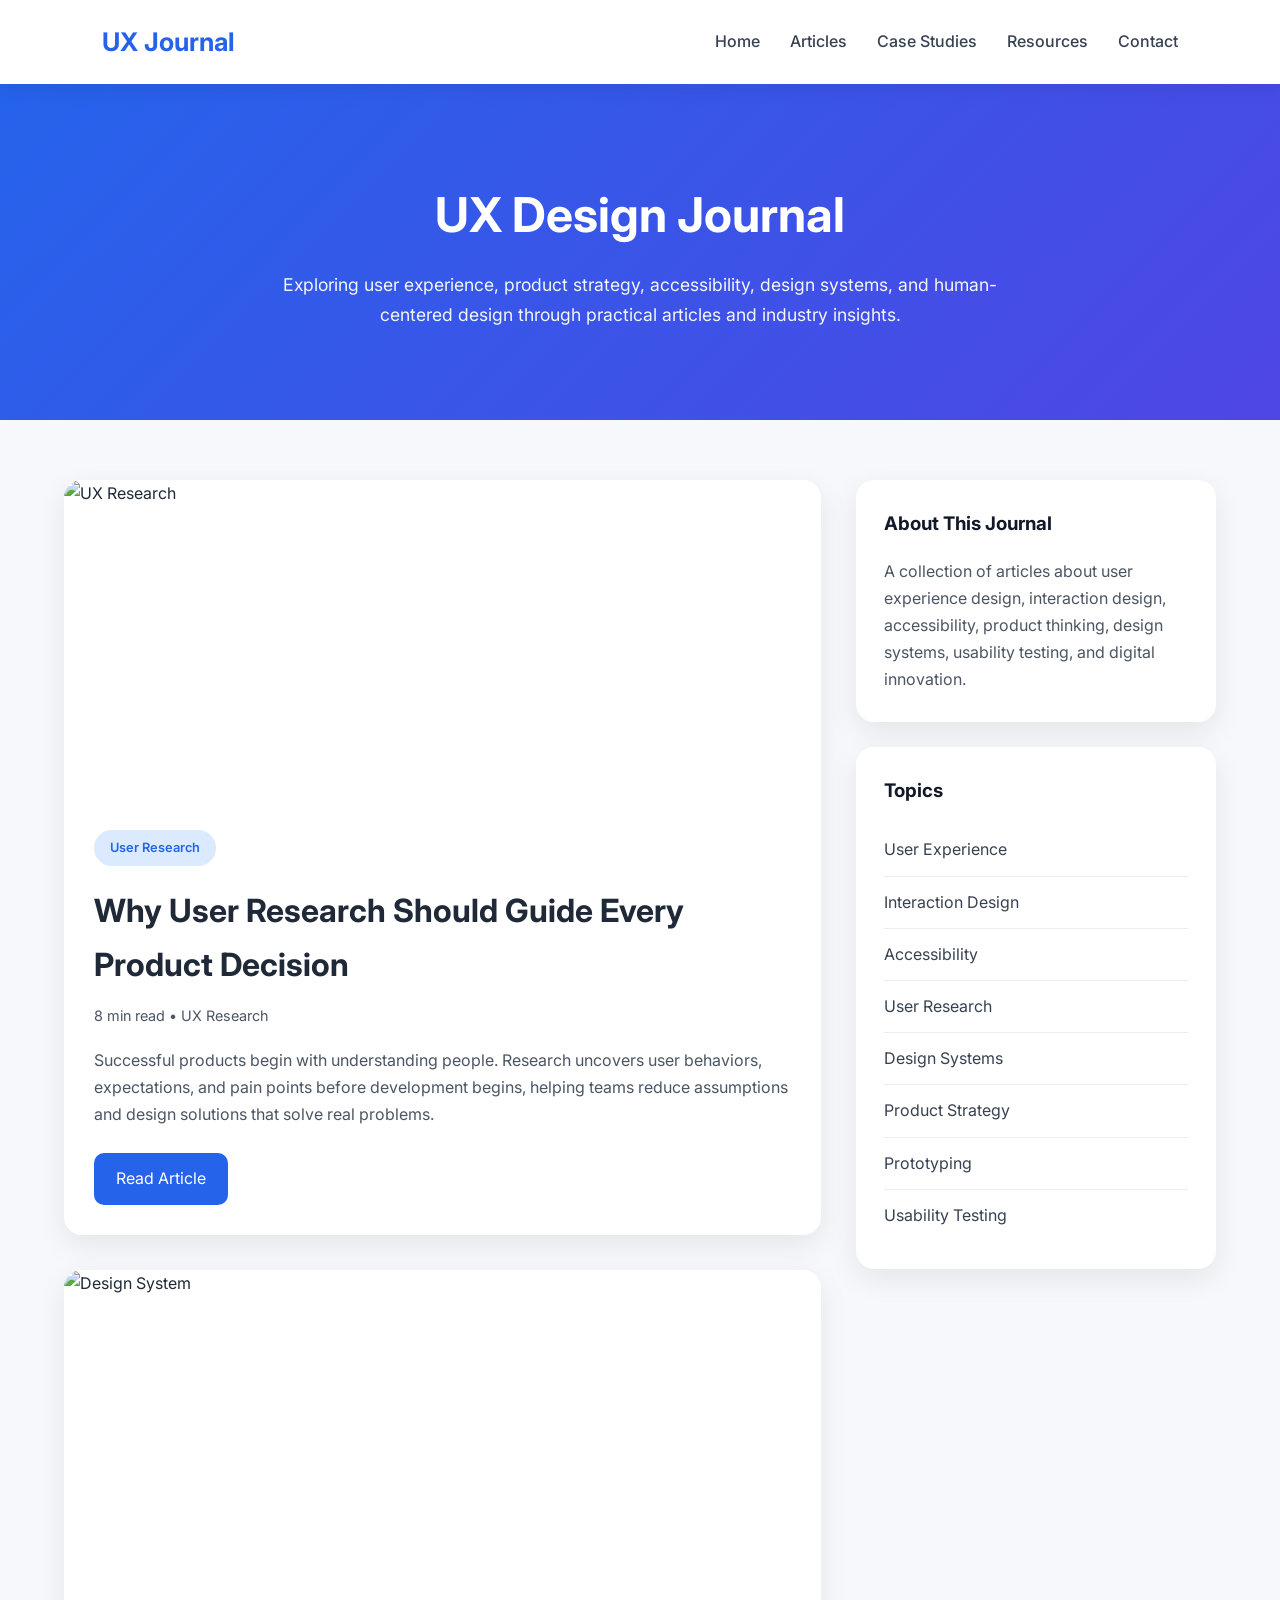
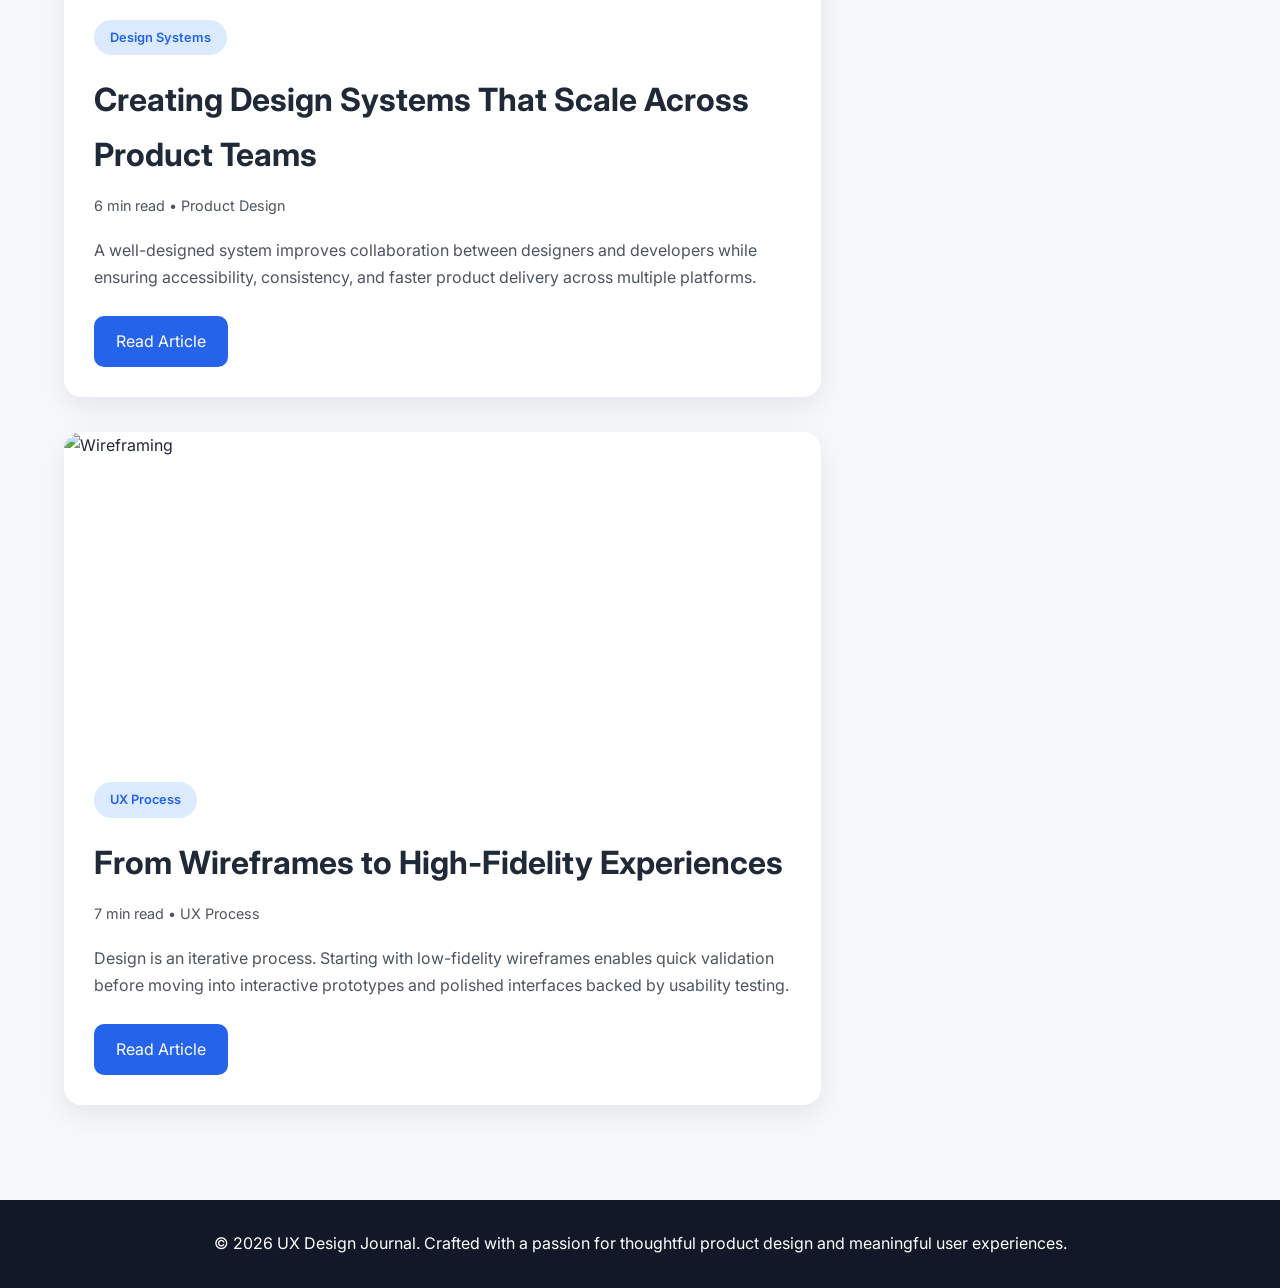
==== blog.html @ c507efe0 "Create blog.html" ====
<!DOCTYPE html>
<html lang="en">
<head>
<meta charset="UTF-8">
<meta name="viewport" content="width=device-width, initial-scale=1.0">
<title>UX Design Journal</title>

<link href="https://fonts.googleapis.com/css2?family=Inter:wght@300;400;500;600;700&display=swap" rel="stylesheet">

<style>

*{
    margin:0;
    padding:0;
    box-sizing:border-box;
}

body{
    font-family:'Inter',sans-serif;
    background:#f6f8fb;
    color:#1f2937;
    line-height:1.7;
}

a{
    text-decoration:none;
}

img{
    width:100%;
    display:block;
}

nav{
    position:sticky;
    top:0;
    z-index:100;
    background:#fff;
    box-shadow:0 4px 20px rgba(0,0,0,.08);
    padding:20px 8%;
    display:flex;
    justify-content:space-between;
    align-items:center;
}

.logo{
    font-size:1.6rem;
    font-weight:700;
    color:#2563eb;
}

nav ul{
    display:flex;
    gap:30px;
    list-style:none;
}

nav a{
    color:#374151;
    font-weight:500;
    transition:.3s;
}

nav a:hover{
    color:#2563eb;
}

header{
    background:linear-gradient(135deg,#2563eb,#4f46e5);
    color:white;
    text-align:center;
    padding:90px 20px;
}

header h1{
    font-size:3rem;
    margin-bottom:15px;
}

header p{
    max-width:750px;
    margin:auto;
    opacity:.95;
    font-size:1.1rem;
}

.container{
    width:90%;
    max-width:1200px;
    margin:60px auto;
    display:grid;
    grid-template-columns:2.1fr 1fr;
    gap:35px;
}

.post{
    background:white;
    border-radius:18px;
    overflow:hidden;
    margin-bottom:35px;
    box-shadow:0 10px 30px rgba(0,0,0,.08);
    transition:.3s;
}

.post:hover{
    transform:translateY(-8px);
}

.post img{
    height:320px;
    object-fit:cover;
}

.post-content{
    padding:30px;
}

.category{
    display:inline-block;
    background:#dbeafe;
    color:#2563eb;
    padding:7px 16px;
    border-radius:30px;
    font-size:.8rem;
    font-weight:600;
    margin-bottom:18px;
}

.post h2{
    font-size:2rem;
    margin-bottom:12px;
}

.meta{
    color:#6b7280;
    margin-bottom:18px;
    font-size:.9rem;
}

.post p{
    color:#4b5563;
}

.read-more{
    display:inline-block;
    margin-top:25px;
    background:#2563eb;
    color:white;
    padding:12px 22px;
    border-radius:10px;
    transition:.3s;
}

.read-more:hover{
    background:#1d4ed8;
}

.sidebar{
    display:flex;
    flex-direction:column;
    gap:25px;
}

.card{
    background:white;
    padding:28px;
    border-radius:18px;
    box-shadow:0 10px 30px rgba(0,0,0,.08);
}

.card h3{
    margin-bottom:18px;
    color:#111827;
}

.card p{
    color:#4b5563;
}

.card ul{
    list-style:none;
}

.card li{
    padding:12px 0;
    border-bottom:1px solid #eee;
}

.card li:last-child{
    border:none;
}

.card a{
    color:#374151;
}

.card a:hover{
    color:#2563eb;
}

.newsletter input{
    width:100%;
    padding:13px;
    border:1px solid #ddd;
    border-radius:10px;
    margin-bottom:15px;
    font-size:15px;
}

.newsletter button{
    width:100%;
    padding:14px;
    border:none;
    background:#2563eb;
    color:white;
    border-radius:10px;
    cursor:pointer;
    font-size:15px;
    font-weight:600;
}

.newsletter button:hover{
    background:#1d4ed8;
}

footer{
    background:#111827;
    color:white;
    text-align:center;
    padding:30px;
    margin-top:60px;
}

@media(max-width:900px){

.container{
    grid-template-columns:1fr;
}

nav{
    flex-direction:column;
    gap:15px;
}

header h1{
    font-size:2.2rem;
}

.post img{
    height:240px;
}

}

</style>

</head>
<body>

<nav>

<div class="logo">
UX Journal
</div>

<ul>
<li><a href="#">Home</a></li>
<li><a href="#">Articles</a></li>
<li><a href="#">Case Studies</a></li>
<li><a href="#">Resources</a></li>
<li><a href="#">Contact</a></li>
</ul>

</nav>

<header>

<h1>UX Design Journal</h1>

<p>
Exploring user experience, product strategy, accessibility,
design systems, and human-centered design through practical
articles and industry insights.
</p>

</header>

<div class="container">

<div>

<article class="post">

<img src="https://images.unsplash.com/photo-1559028012-481c04fa702d?w=1200" alt="UX Research">

<div class="post-content">

<span class="category">User Research</span>

<h2>Why User Research Should Guide Every Product Decision</h2>

<p class="meta">8 min read • UX Research</p>

<p>
Successful products begin with understanding people.
Research uncovers user behaviors, expectations, and pain
points before development begins, helping teams reduce
assumptions and design solutions that solve real problems.
</p>

<a href="#" class="read-more">Read Article</a>

</div>

</article>

<article class="post">

<img src="https://images.unsplash.com/photo-1516321318423-f06f85e504b3?w=1200" alt="Design System">

<div class="post-content">

<span class="category">Design Systems</span>

<h2>Creating Design Systems That Scale Across Product Teams</h2>

<p class="meta">6 min read • Product Design</p>

<p>
A well-designed system improves collaboration between
designers and developers while ensuring accessibility,
consistency, and faster product delivery across multiple
platforms.
</p>

<a href="#" class="read-more">Read Article</a>

</div>

</article>

<article class="post">

<img src="https://images.unsplash.com/photo-1498050108023-c5249f4df085?w=1200" alt="Wireframing">

<div class="post-content">

<span class="category">UX Process</span>

<h2>From Wireframes to High-Fidelity Experiences</h2>

<p class="meta">7 min read • UX Process</p>

<p>
Design is an iterative process. Starting with low-fidelity
wireframes enables quick validation before moving into
interactive prototypes and polished interfaces backed by
usability testing.
</p>

<a href="#" class="read-more">Read Article</a>

</div>

</article>

</div>

<aside class="sidebar">

<div class="card">

<h3>About This Journal</h3>

<p>
A collection of articles about user experience design,
interaction design, accessibility, product thinking,
design systems, usability testing, and digital innovation.
</p>

</div>

<div class="card">

<h3>Topics</h3>

<ul>
<li><a href="#">User Experience</a></li>
<li><a href="#">Interaction Design</a></li>
<li><a href="#">Accessibility</a></li>
<li><a href="#">User Research</a></li>
<li><a href="#">Design Systems</a></li>
<li><a href="#">Product Strategy</a></li>
<li><a href="#">Prototyping</a></li>
<li><a href="#">Usability Testing</a></li>
</ul>

</div>

</div>

</aside>

</div>

<footer>

<p>
© 2026 UX Design Journal. Crafted with a passion for thoughtful product design and meaningful user experiences.
</p>

</footer>

</body>
</html>
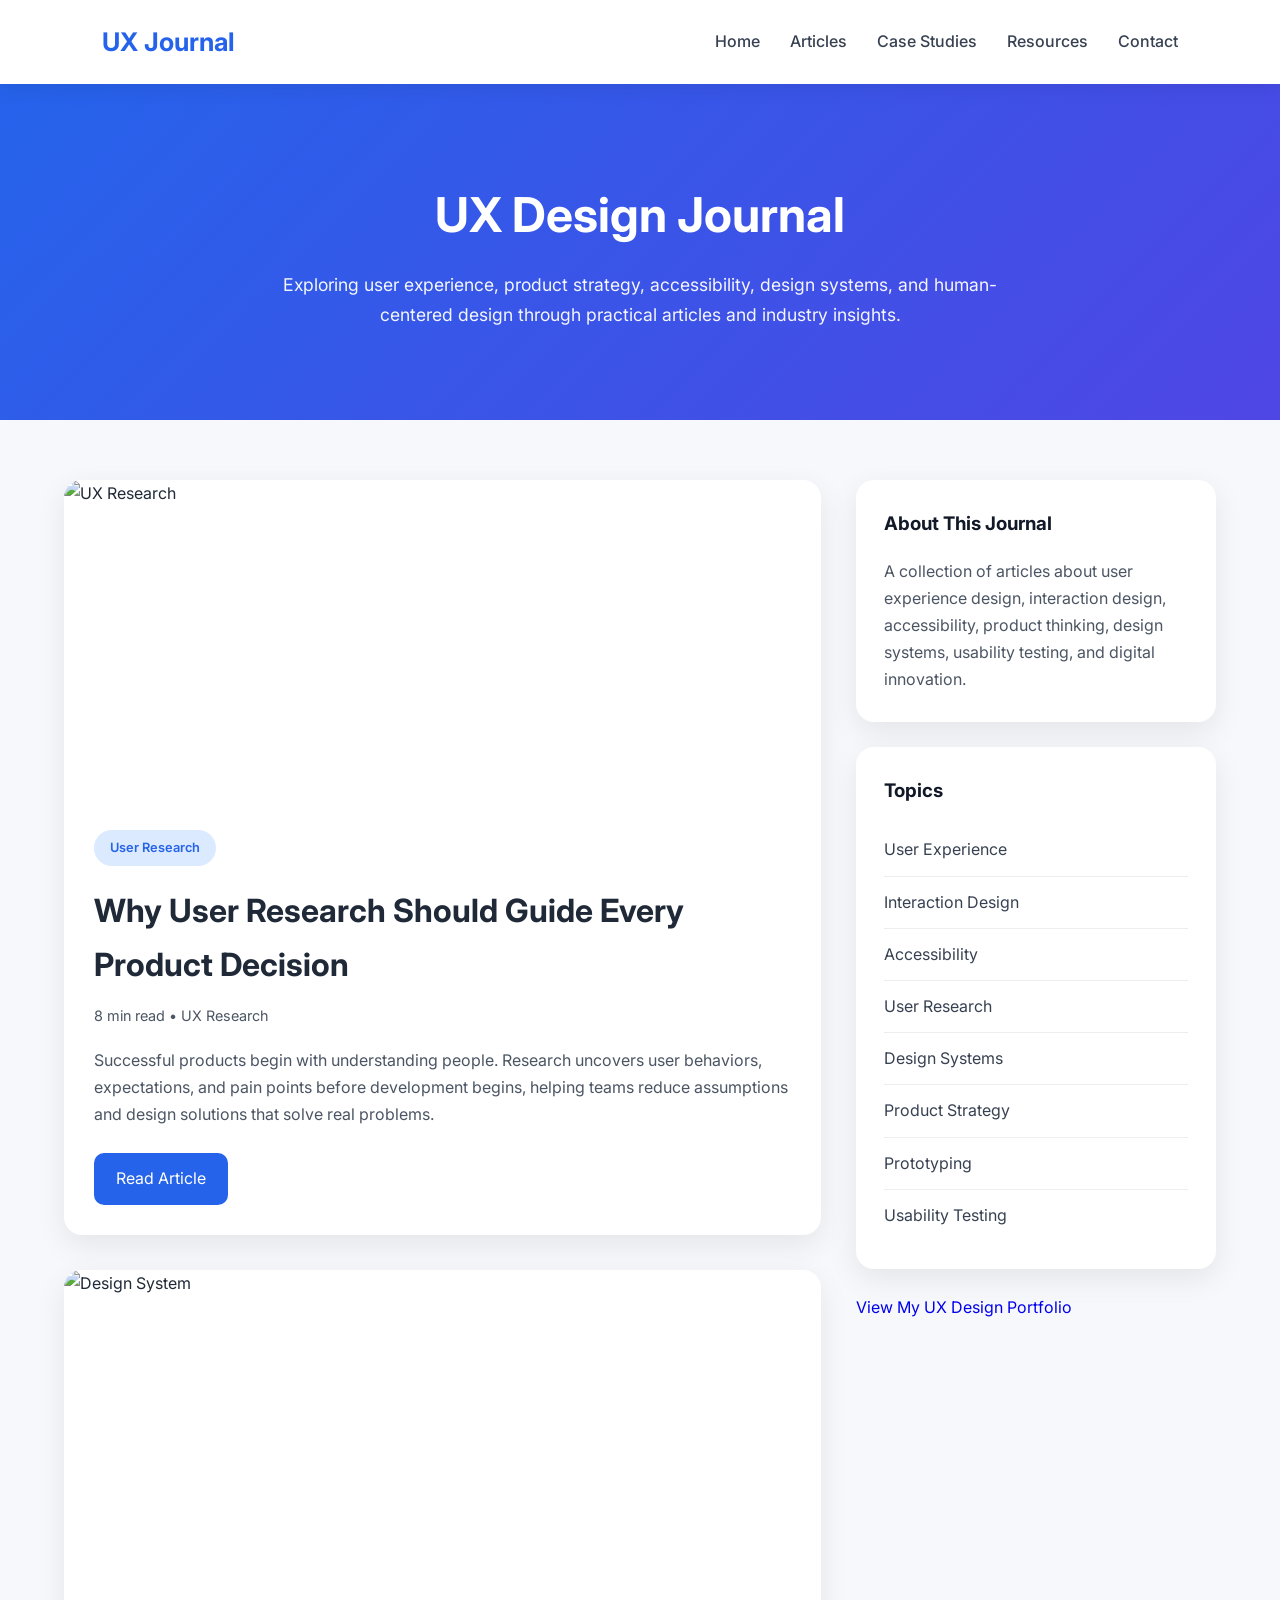
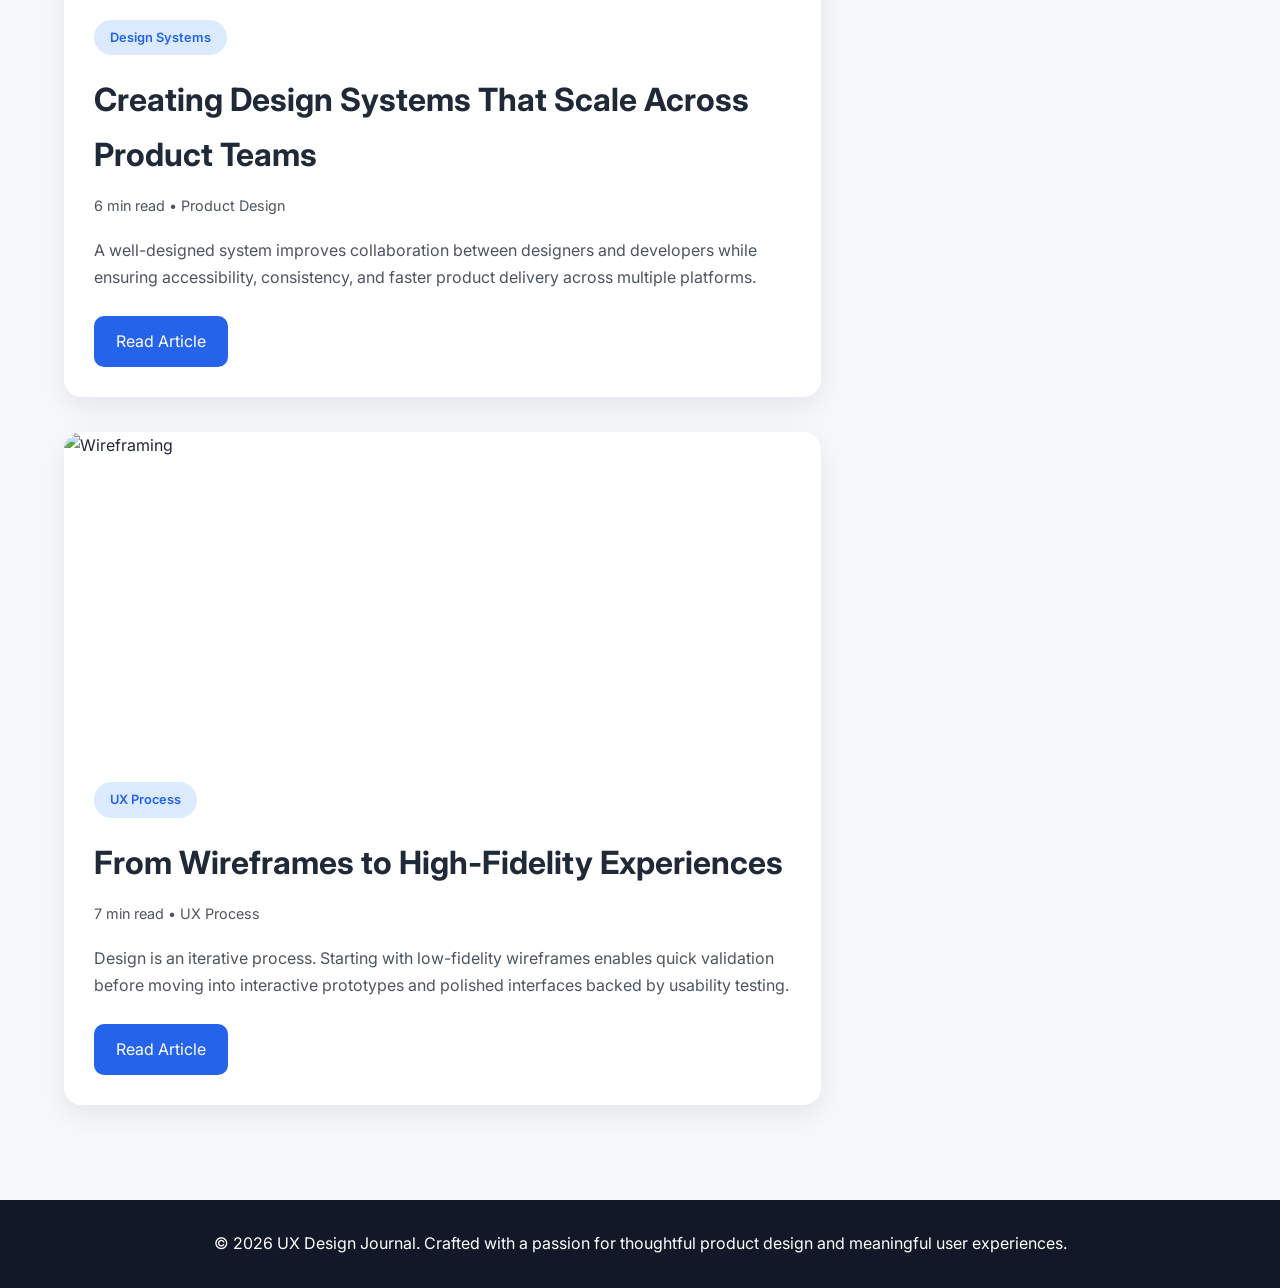
==== commit 90347a64: "Add link to UX Design Portfolio in blog.html" ====
--- a/blog.html
+++ b/blog.html
@@ -396,7 +396,7 @@
 </ul>
 
 </div>
-
+    <a href="index.html">View My UX Design Portfolio</a>
 </div>
 
 </aside>
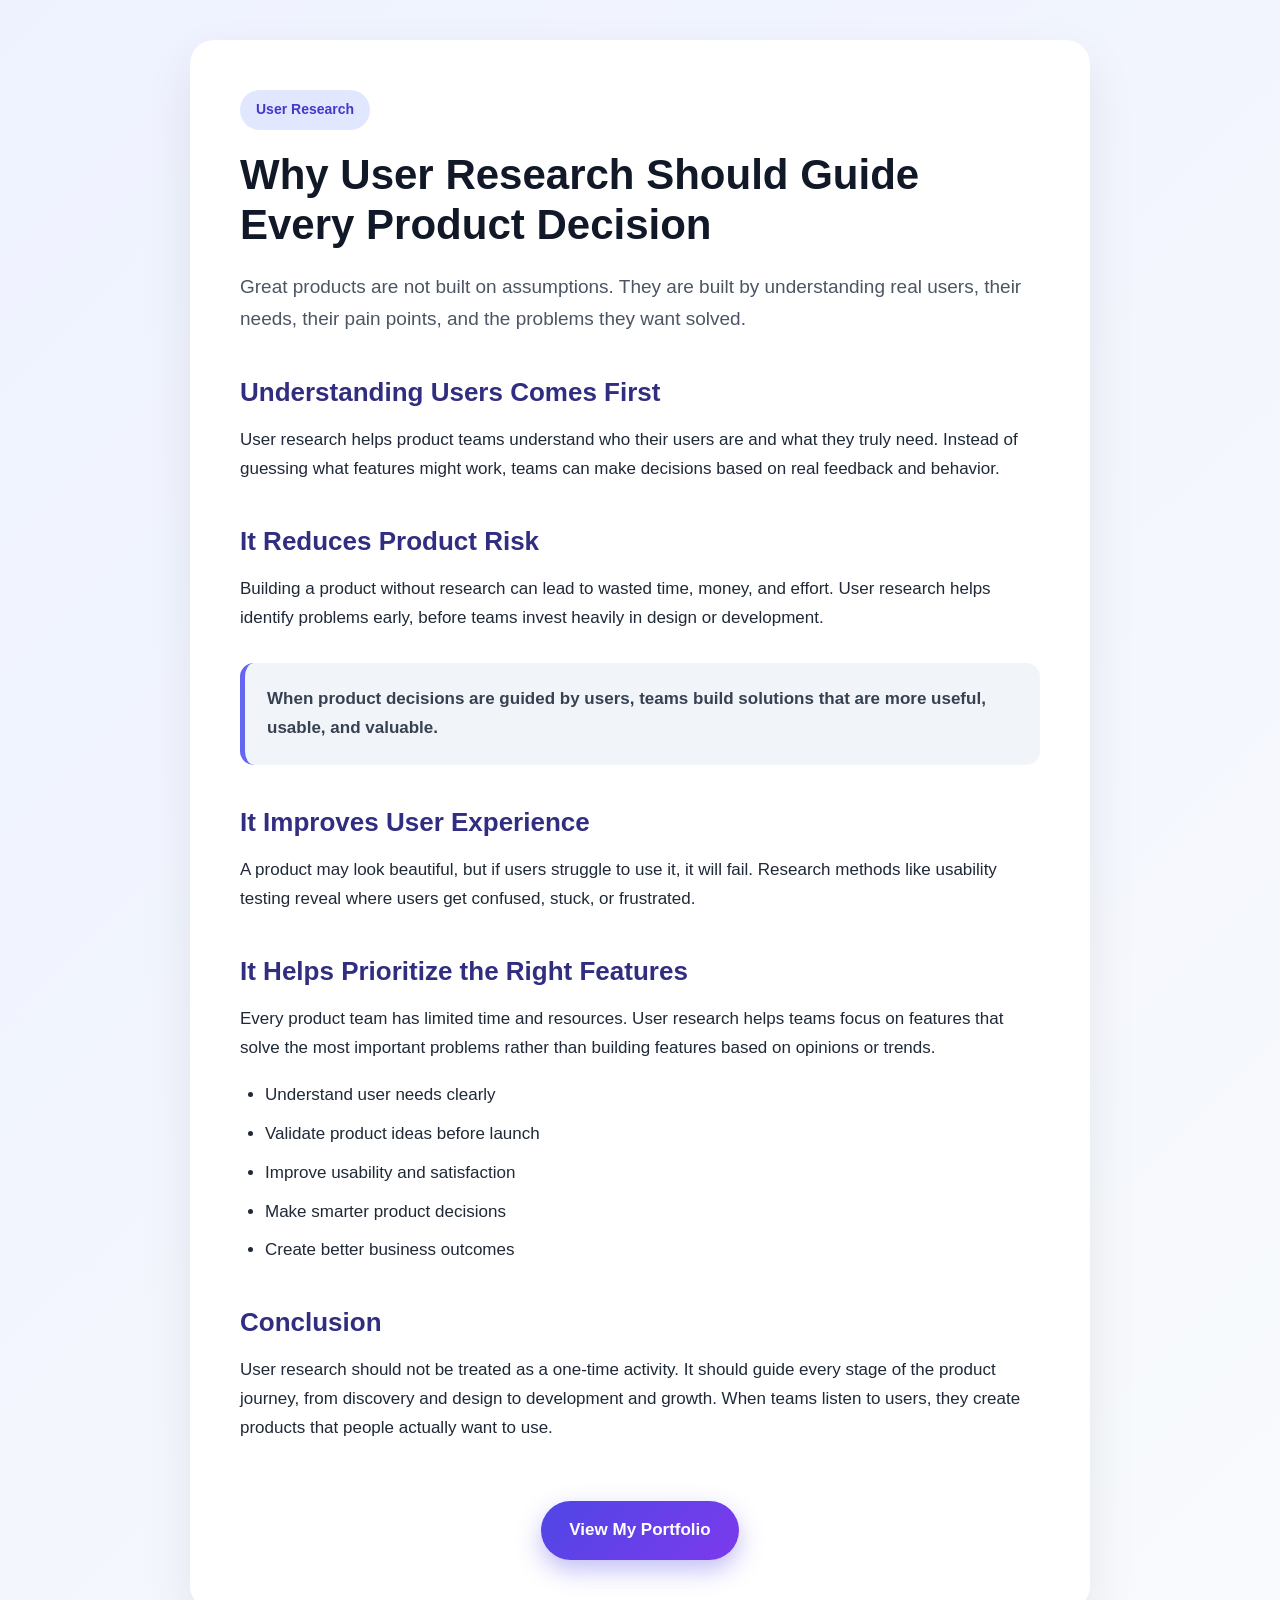
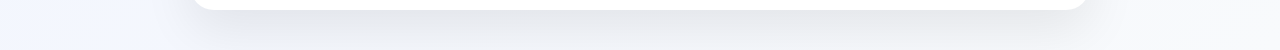
==== commit cdbf67a6: "Update blog.html" ====
--- a/blog.html
+++ b/blog.html
@@ -1,415 +1,182 @@
 <!DOCTYPE html>
 <html lang="en">
 <head>
-<meta charset="UTF-8">
-<meta name="viewport" content="width=device-width, initial-scale=1.0">
-<title>UX Design Journal</title>
+  <meta charset="UTF-8" />
+  <meta name="viewport" content="width=device-width, initial-scale=1.0" />
+  <title>Why User Research Should Guide Every Product Decision</title>
 
-<link href="https://fonts.googleapis.com/css2?family=Inter:wght@300;400;500;600;700&display=swap" rel="stylesheet">
+  <style>
+    * {
+      margin: 0;
+      padding: 0;
+      box-sizing: border-box;
+      font-family: "Segoe UI", Arial, sans-serif;
+    }
 
-<style>
+    body {
+      background: linear-gradient(135deg, #eef2ff, #f8fafc);
+      color: #1f2937;
+      line-height: 1.7;
+      padding: 40px 20px;
+    }
 
-*{
-    margin:0;
-    padding:0;
-    box-sizing:border-box;
-}
+    .blog-container {
+      max-width: 900px;
+      margin: auto;
+      background: #ffffff;
+      border-radius: 24px;
+      padding: 50px;
+      box-shadow: 0 20px 50px rgba(0, 0, 0, 0.08);
+    }
 
-body{
-    font-family:'Inter',sans-serif;
-    background:#f6f8fb;
-    color:#1f2937;
-    line-height:1.7;
-}
+    .tag {
+      display: inline-block;
+      background: #e0e7ff;
+      color: #4338ca;
+      padding: 8px 16px;
+      border-radius: 30px;
+      font-size: 14px;
+      font-weight: 600;
+      margin-bottom: 20px;
+    }
 
-a{
-    text-decoration:none;
-}
+    h1 {
+      font-size: 42px;
+      line-height: 1.2;
+      color: #111827;
+      margin-bottom: 20px;
+    }
 
-img{
-    width:100%;
-    display:block;
-}
+    .intro {
+      font-size: 19px;
+      color: #4b5563;
+      margin-bottom: 35px;
+    }
 
-nav{
-    position:sticky;
-    top:0;
-    z-index:100;
-    background:#fff;
-    box-shadow:0 4px 20px rgba(0,0,0,.08);
-    padding:20px 8%;
-    display:flex;
-    justify-content:space-between;
-    align-items:center;
-}
+    h2 {
+      font-size: 26px;
+      color: #312e81;
+      margin-top: 35px;
+      margin-bottom: 12px;
+    }
 
-.logo{
-    font-size:1.6rem;
-    font-weight:700;
-    color:#2563eb;
-}
+    p {
+      margin-bottom: 18px;
+      font-size: 17px;
+    }
 
-nav ul{
-    display:flex;
-    gap:30px;
-    list-style:none;
-}
+    .highlight-box {
+      background: #f1f5f9;
+      border-left: 5px solid #6366f1;
+      padding: 22px;
+      border-radius: 14px;
+      margin: 30px 0;
+    }
 
-nav a{
-    color:#374151;
-    font-weight:500;
-    transition:.3s;
-}
+    .highlight-box p {
+      margin-bottom: 0;
+      font-weight: 600;
+      color: #374151;
+    }
 
-nav a:hover{
-    color:#2563eb;
-}
+    ul {
+      margin: 15px 0 25px 25px;
+    }
 
-header{
-    background:linear-gradient(135deg,#2563eb,#4f46e5);
-    color:white;
-    text-align:center;
-    padding:90px 20px;
-}
+    li {
+      margin-bottom: 10px;
+      font-size: 17px;
+    }
 
-header h1{
-    font-size:3rem;
-    margin-bottom:15px;
-}
+    .portfolio-btn {
+      display: inline-block;
+      margin-top: 40px;
+      background: linear-gradient(135deg, #4f46e5, #7c3aed);
+      color: #ffffff;
+      text-decoration: none;
+      padding: 15px 28px;
+      border-radius: 50px;
+      font-size: 17px;
+      font-weight: 700;
+      transition: all 0.3s ease;
+      box-shadow: 0 10px 25px rgba(79, 70, 229, 0.35);
+    }
 
-header p{
-    max-width:750px;
-    margin:auto;
-    opacity:.95;
-    font-size:1.1rem;
-}
+    .portfolio-btn:hover {
+      transform: translateY(-3px);
+      box-shadow: 0 14px 35px rgba(79, 70, 229, 0.45);
+    }
 
-.container{
-    width:90%;
-    max-width:1200px;
-    margin:60px auto;
-    display:grid;
-    grid-template-columns:2.1fr 1fr;
-    gap:35px;
-}
+    .button-wrapper {
+      text-align: center;
+    }
 
-.post{
-    background:white;
-    border-radius:18px;
-    overflow:hidden;
-    margin-bottom:35px;
-    box-shadow:0 10px 30px rgba(0,0,0,.08);
-    transition:.3s;
-}
+    @media (max-width: 600px) {
+      .blog-container {
+        padding: 30px 22px;
+      }
 
-.post:hover{
-    transform:translateY(-8px);
-}
+      h1 {
+        font-size: 32px;
+      }
 
-.post img{
-    height:320px;
-    object-fit:cover;
-}
+      .intro {
+        font-size: 17px;
+      }
+    }
+  </style>
+</head>
 
-.post-content{
-    padding:30px;
-}
+<body>
+  <div class="blog-container">
+    <span class="tag">User Research</span>
 
-.category{
-    display:inline-block;
-    background:#dbeafe;
-    color:#2563eb;
-    padding:7px 16px;
-    border-radius:30px;
-    font-size:.8rem;
-    font-weight:600;
-    margin-bottom:18px;
-}
+    <h1>Why User Research Should Guide Every Product Decision</h1>
 
-.post h2{
-    font-size:2rem;
-    margin-bottom:12px;
-}
+    <p class="intro">
+      Great products are not built on assumptions. They are built by understanding real users, their needs, their pain points, and the problems they want solved.
+    </p>
 
-.meta{
-    color:#6b7280;
-    margin-bottom:18px;
-    font-size:.9rem;
-}
+    <h2>Understanding Users Comes First</h2>
+    <p>
+      User research helps product teams understand who their users are and what they truly need. Instead of guessing what features might work, teams can make decisions based on real feedback and behavior.
+    </p>
 
-.post p{
-    color:#4b5563;
-}
+    <h2>It Reduces Product Risk</h2>
+    <p>
+      Building a product without research can lead to wasted time, money, and effort. User research helps identify problems early, before teams invest heavily in design or development.
+    </p>
 
-.read-more{
-    display:inline-block;
-    margin-top:25px;
-    background:#2563eb;
-    color:white;
-    padding:12px 22px;
-    border-radius:10px;
-    transition:.3s;
-}
+    <div class="highlight-box">
+      <p>When product decisions are guided by users, teams build solutions that are more useful, usable, and valuable.</p>
+    </div>
 
-.read-more:hover{
-    background:#1d4ed8;
-}
+    <h2>It Improves User Experience</h2>
+    <p>
+      A product may look beautiful, but if users struggle to use it, it will fail. Research methods like usability testing reveal where users get confused, stuck, or frustrated.
+    </p>
 
-.sidebar{
-    display:flex;
-    flex-direction:column;
-    gap:25px;
-}
+    <h2>It Helps Prioritize the Right Features</h2>
+    <p>
+      Every product team has limited time and resources. User research helps teams focus on features that solve the most important problems rather than building features based on opinions or trends.
+    </p>
 
-.card{
-    background:white;
-    padding:28px;
-    border-radius:18px;
-    box-shadow:0 10px 30px rgba(0,0,0,.08);
-}
+    <ul>
+      <li>Understand user needs clearly</li>
+      <li>Validate product ideas before launch</li>
+      <li>Improve usability and satisfaction</li>
+      <li>Make smarter product decisions</li>
+      <li>Create better business outcomes</li>
+    </ul>
 
-.card h3{
-    margin-bottom:18px;
-    color:#111827;
-}
+    <h2>Conclusion</h2>
+    <p>
+      User research should not be treated as a one-time activity. It should guide every stage of the product journey, from discovery and design to development and growth. When teams listen to users, they create products that people actually want to use.
+    </p>
 
-.card p{
-    color:#4b5563;
-}
-
-.card ul{
-    list-style:none;
-}
-
-.card li{
-    padding:12px 0;
-    border-bottom:1px solid #eee;
-}
-
-.card li:last-child{
-    border:none;
-}
-
-.card a{
-    color:#374151;
-}
-
-.card a:hover{
-    color:#2563eb;
-}
-
-.newsletter input{
-    width:100%;
-    padding:13px;
-    border:1px solid #ddd;
-    border-radius:10px;
-    margin-bottom:15px;
-    font-size:15px;
-}
-
-.newsletter button{
-    width:100%;
-    padding:14px;
-    border:none;
-    background:#2563eb;
-    color:white;
-    border-radius:10px;
-    cursor:pointer;
-    font-size:15px;
-    font-weight:600;
-}
-
-.newsletter button:hover{
-    background:#1d4ed8;
-}
-
-footer{
-    background:#111827;
-    color:white;
-    text-align:center;
-    padding:30px;
-    margin-top:60px;
-}
-
-@media(max-width:900px){
-
-.container{
-    grid-template-columns:1fr;
-}
-
-nav{
-    flex-direction:column;
-    gap:15px;
-}
-
-header h1{
-    font-size:2.2rem;
-}
-
-.post img{
-    height:240px;
-}
-
-}
-
-</style>
-
-</head>
-<body>
-
-<nav>
-
-<div class="logo">
-UX Journal
-</div>
-
-<ul>
-<li><a href="#">Home</a></li>
-<li><a href="#">Articles</a></li>
-<li><a href="#">Case Studies</a></li>
-<li><a href="#">Resources</a></li>
-<li><a href="#">Contact</a></li>
-</ul>
-
-</nav>
-
-<header>
-
-<h1>UX Design Journal</h1>
-
-<p>
-Exploring user experience, product strategy, accessibility,
-design systems, and human-centered design through practical
-articles and industry insights.
-</p>
-
-</header>
-
-<div class="container">
-
-<div>
-
-<article class="post">
-
-<img src="https://images.unsplash.com/photo-1559028012-481c04fa702d?w=1200" alt="UX Research">
-
-<div class="post-content">
-
-<span class="category">User Research</span>
-
-<h2>Why User Research Should Guide Every Product Decision</h2>
-
-<p class="meta">8 min read • UX Research</p>
-
-<p>
-Successful products begin with understanding people.
-Research uncovers user behaviors, expectations, and pain
-points before development begins, helping teams reduce
-assumptions and design solutions that solve real problems.
-</p>
-
-<a href="#" class="read-more">Read Article</a>
-
-</div>
-
-</article>
-
-<article class="post">
-
-<img src="https://images.unsplash.com/photo-1516321318423-f06f85e504b3?w=1200" alt="Design System">
-
-<div class="post-content">
-
-<span class="category">Design Systems</span>
-
-<h2>Creating Design Systems That Scale Across Product Teams</h2>
-
-<p class="meta">6 min read • Product Design</p>
-
-<p>
-A well-designed system improves collaboration between
-designers and developers while ensuring accessibility,
-consistency, and faster product delivery across multiple
-platforms.
-</p>
-
-<a href="#" class="read-more">Read Article</a>
-
-</div>
-
-</article>
-
-<article class="post">
-
-<img src="https://images.unsplash.com/photo-1498050108023-c5249f4df085?w=1200" alt="Wireframing">
-
-<div class="post-content">
-
-<span class="category">UX Process</span>
-
-<h2>From Wireframes to High-Fidelity Experiences</h2>
-
-<p class="meta">7 min read • UX Process</p>
-
-<p>
-Design is an iterative process. Starting with low-fidelity
-wireframes enables quick validation before moving into
-interactive prototypes and polished interfaces backed by
-usability testing.
-</p>
-
-<a href="#" class="read-more">Read Article</a>
-
-</div>
-
-</article>
-
-</div>
-
-<aside class="sidebar">
-
-<div class="card">
-
-<h3>About This Journal</h3>
-
-<p>
-A collection of articles about user experience design,
-interaction design, accessibility, product thinking,
-design systems, usability testing, and digital innovation.
-</p>
-
-</div>
-
-<div class="card">
-
-<h3>Topics</h3>
-
-<ul>
-<li><a href="#">User Experience</a></li>
-<li><a href="#">Interaction Design</a></li>
-<li><a href="#">Accessibility</a></li>
-<li><a href="#">User Research</a></li>
-<li><a href="#">Design Systems</a></li>
-<li><a href="#">Product Strategy</a></li>
-<li><a href="#">Prototyping</a></li>
-<li><a href="#">Usability Testing</a></li>
-</ul>
-
-</div>
-    <a href="index.html">View My UX Design Portfolio</a>
-</div>
-
-</aside>
-
-</div>
-
-<footer>
-
-<p>
-© 2026 UX Design Journal. Crafted with a passion for thoughtful product design and meaningful user experiences.
-</p>
-
-</footer>
-
+    <div class="button-wrapper">
+      <a href="index.html" class="portfolio-btn">View My Portfolio</a>
+    </div>
+  </div>
 </body>
 </html>
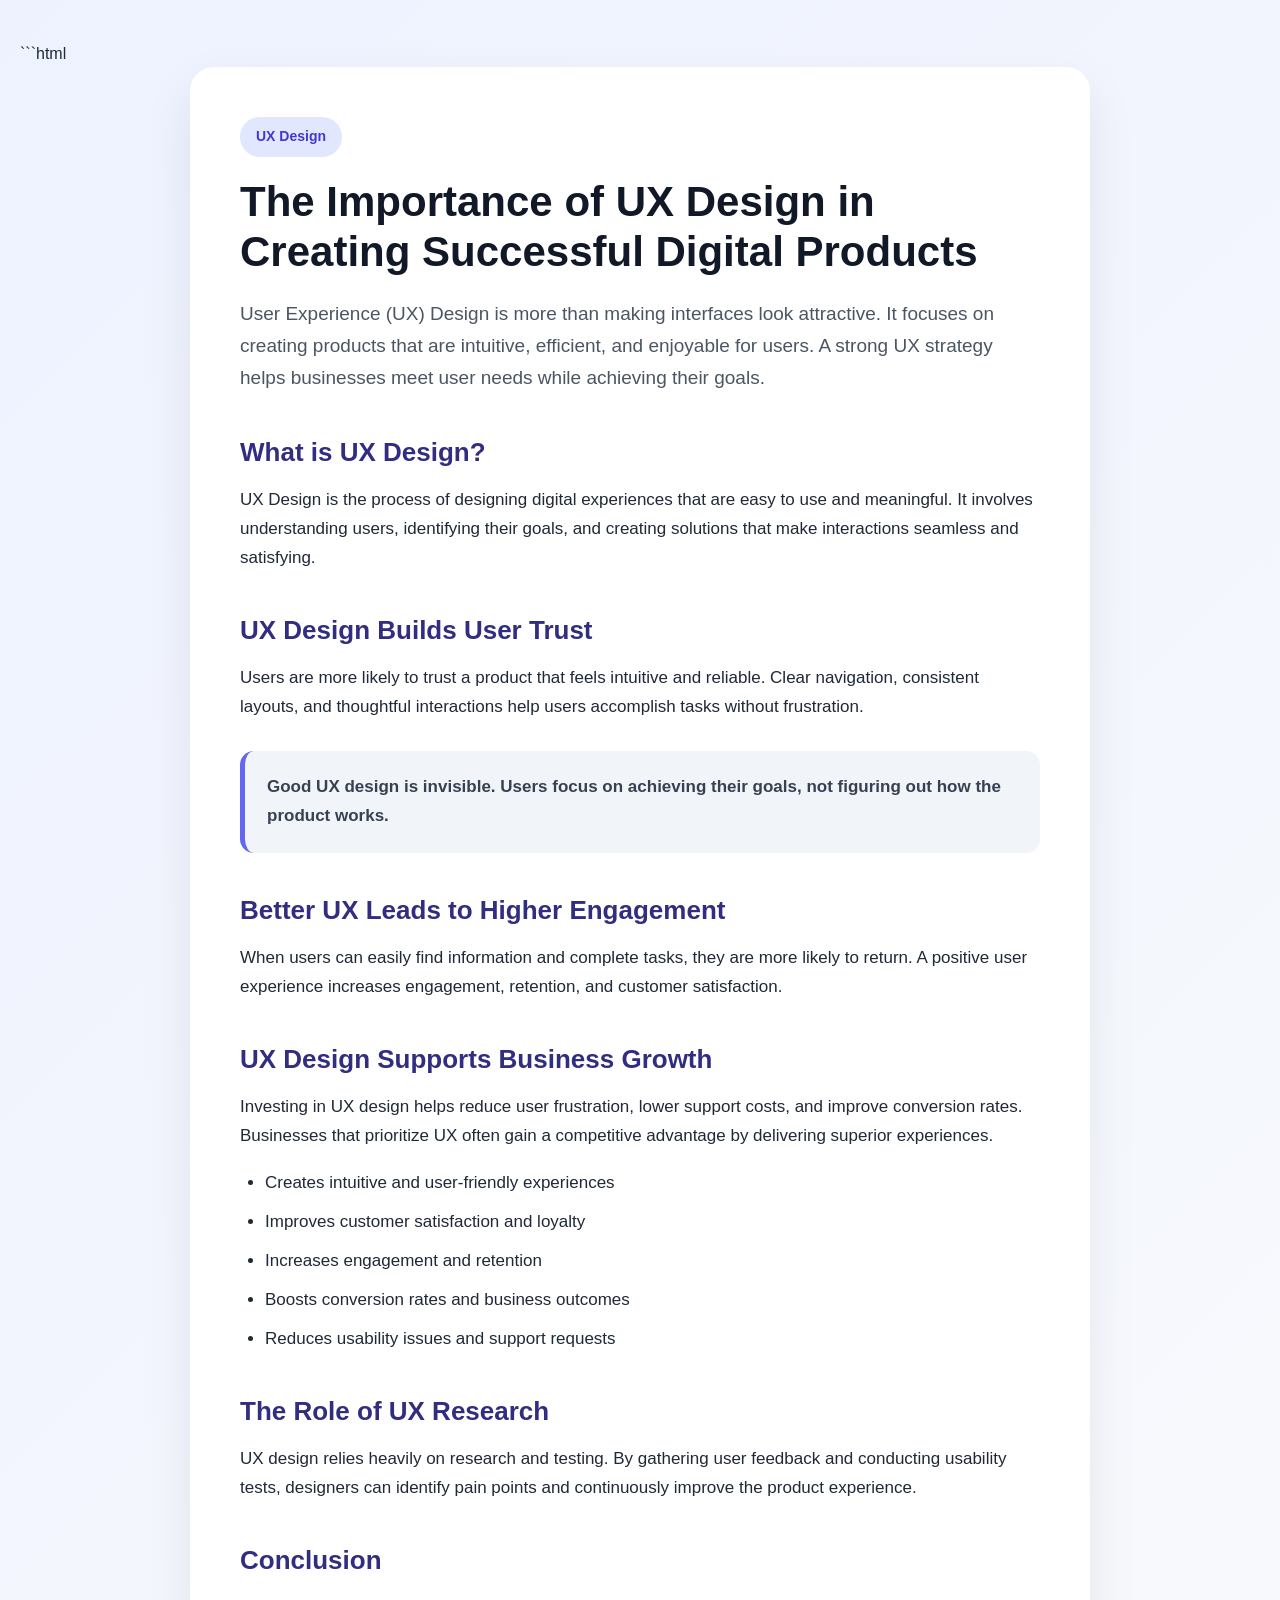
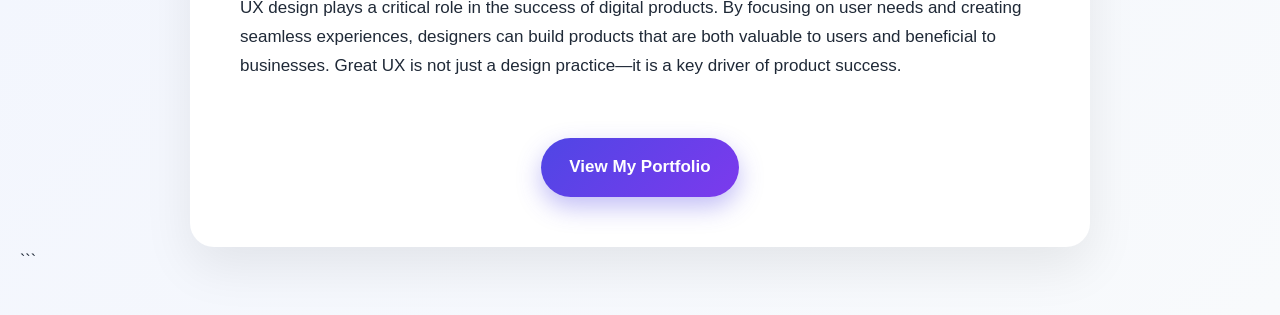
==== commit ef99ffbf: "Update blog.html" ====
--- a/blog.html
+++ b/blog.html
@@ -1,9 +1,11 @@
+```html
 <!DOCTYPE html>
 <html lang="en">
 <head>
   <meta charset="UTF-8" />
   <meta name="viewport" content="width=device-width, initial-scale=1.0" />
-  <title>Why User Research Should Guide Every Product Decision</title>
+
+  <title>The Importance of UX Design in Creating Successful Digital Products</title>
 
   <style>
     * {
@@ -129,49 +131,54 @@
 
 <body>
   <div class="blog-container">
-    <span class="tag">User Research</span>
+    <span class="tag">UX Design</span>
 
-    <h1>Why User Research Should Guide Every Product Decision</h1>
+    <h1>The Importance of UX Design in Creating Successful Digital Products</h1>
 
     <p class="intro">
-      Great products are not built on assumptions. They are built by understanding real users, their needs, their pain points, and the problems they want solved.
+      User Experience (UX) Design is more than making interfaces look attractive. It focuses on creating products that are intuitive, efficient, and enjoyable for users. A strong UX strategy helps businesses meet user needs while achieving their goals.
     </p>
 
-    <h2>Understanding Users Comes First</h2>
+    <h2>What is UX Design?</h2>
     <p>
-      User research helps product teams understand who their users are and what they truly need. Instead of guessing what features might work, teams can make decisions based on real feedback and behavior.
+      UX Design is the process of designing digital experiences that are easy to use and meaningful. It involves understanding users, identifying their goals, and creating solutions that make interactions seamless and satisfying.
     </p>
 
-    <h2>It Reduces Product Risk</h2>
+    <h2>UX Design Builds User Trust</h2>
     <p>
-      Building a product without research can lead to wasted time, money, and effort. User research helps identify problems early, before teams invest heavily in design or development.
+      Users are more likely to trust a product that feels intuitive and reliable. Clear navigation, consistent layouts, and thoughtful interactions help users accomplish tasks without frustration.
     </p>
 
     <div class="highlight-box">
-      <p>When product decisions are guided by users, teams build solutions that are more useful, usable, and valuable.</p>
+      <p>Good UX design is invisible. Users focus on achieving their goals, not figuring out how the product works.</p>
     </div>
 
-    <h2>It Improves User Experience</h2>
+    <h2>Better UX Leads to Higher Engagement</h2>
     <p>
-      A product may look beautiful, but if users struggle to use it, it will fail. Research methods like usability testing reveal where users get confused, stuck, or frustrated.
+      When users can easily find information and complete tasks, they are more likely to return. A positive user experience increases engagement, retention, and customer satisfaction.
     </p>
 
-    <h2>It Helps Prioritize the Right Features</h2>
+    <h2>UX Design Supports Business Growth</h2>
     <p>
-      Every product team has limited time and resources. User research helps teams focus on features that solve the most important problems rather than building features based on opinions or trends.
+      Investing in UX design helps reduce user frustration, lower support costs, and improve conversion rates. Businesses that prioritize UX often gain a competitive advantage by delivering superior experiences.
     </p>
 
     <ul>
-      <li>Understand user needs clearly</li>
-      <li>Validate product ideas before launch</li>
-      <li>Improve usability and satisfaction</li>
-      <li>Make smarter product decisions</li>
-      <li>Create better business outcomes</li>
+      <li>Creates intuitive and user-friendly experiences</li>
+      <li>Improves customer satisfaction and loyalty</li>
+      <li>Increases engagement and retention</li>
+      <li>Boosts conversion rates and business outcomes</li>
+      <li>Reduces usability issues and support requests</li>
     </ul>
+
+    <h2>The Role of UX Research</h2>
+    <p>
+      UX design relies heavily on research and testing. By gathering user feedback and conducting usability tests, designers can identify pain points and continuously improve the product experience.
+    </p>
 
     <h2>Conclusion</h2>
     <p>
-      User research should not be treated as a one-time activity. It should guide every stage of the product journey, from discovery and design to development and growth. When teams listen to users, they create products that people actually want to use.
+      UX design plays a critical role in the success of digital products. By focusing on user needs and creating seamless experiences, designers can build products that are both valuable to users and beneficial to businesses. Great UX is not just a design practice—it is a key driver of product success.
     </p>
 
     <div class="button-wrapper">
@@ -180,3 +187,4 @@
   </div>
 </body>
 </html>
+```
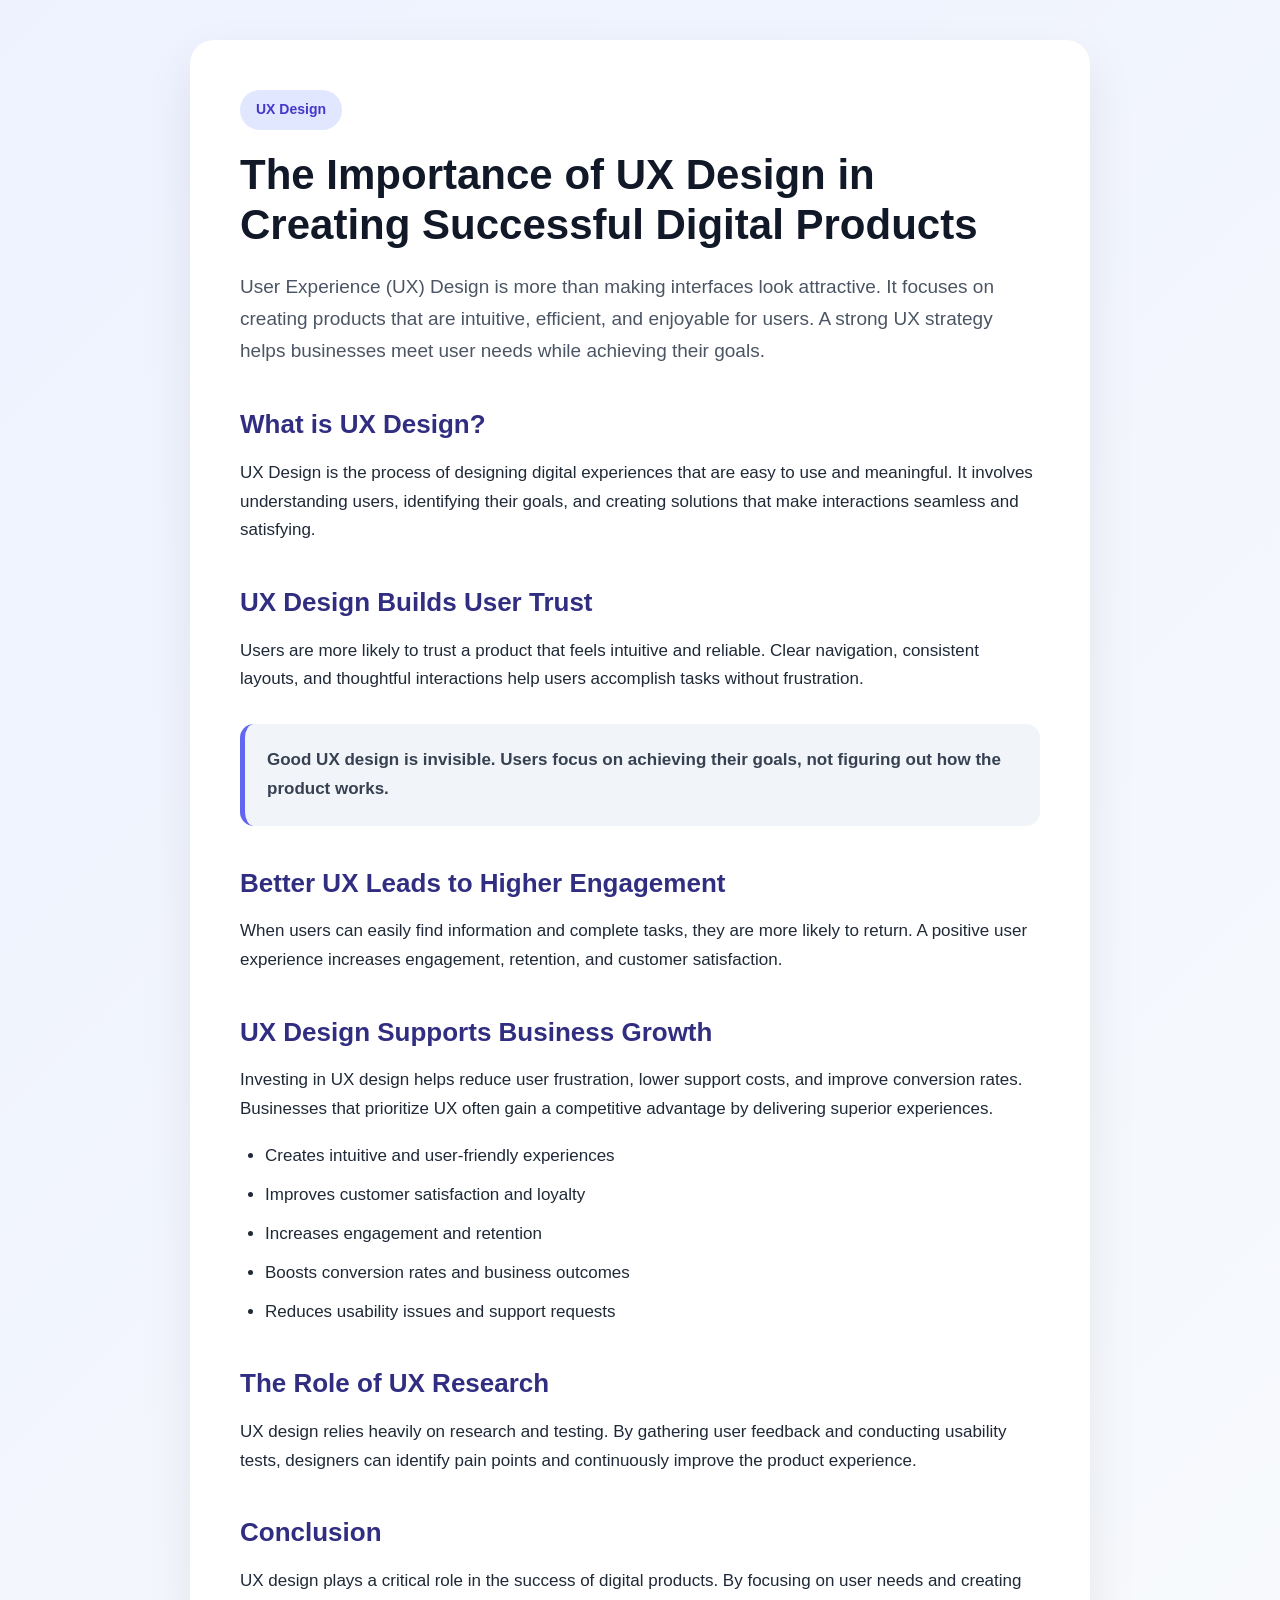
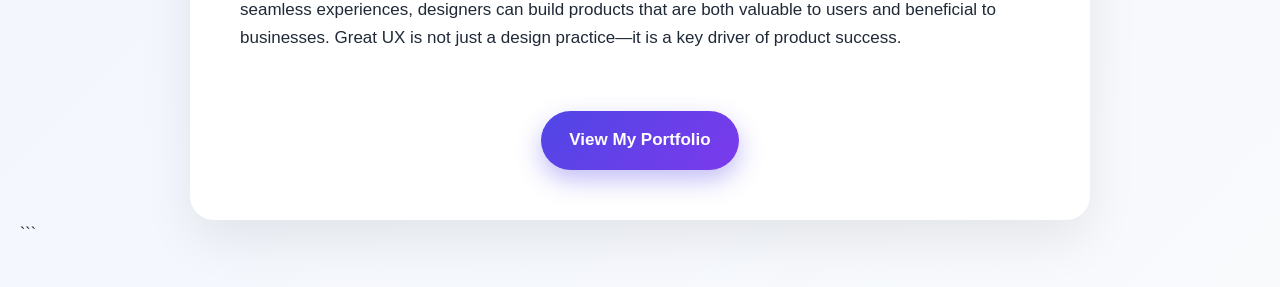
==== commit fc805c78: "Update blog.html" ====
--- a/blog.html
+++ b/blog.html
@@ -1,4 +1,3 @@
-```html
 <!DOCTYPE html>
 <html lang="en">
 <head>
